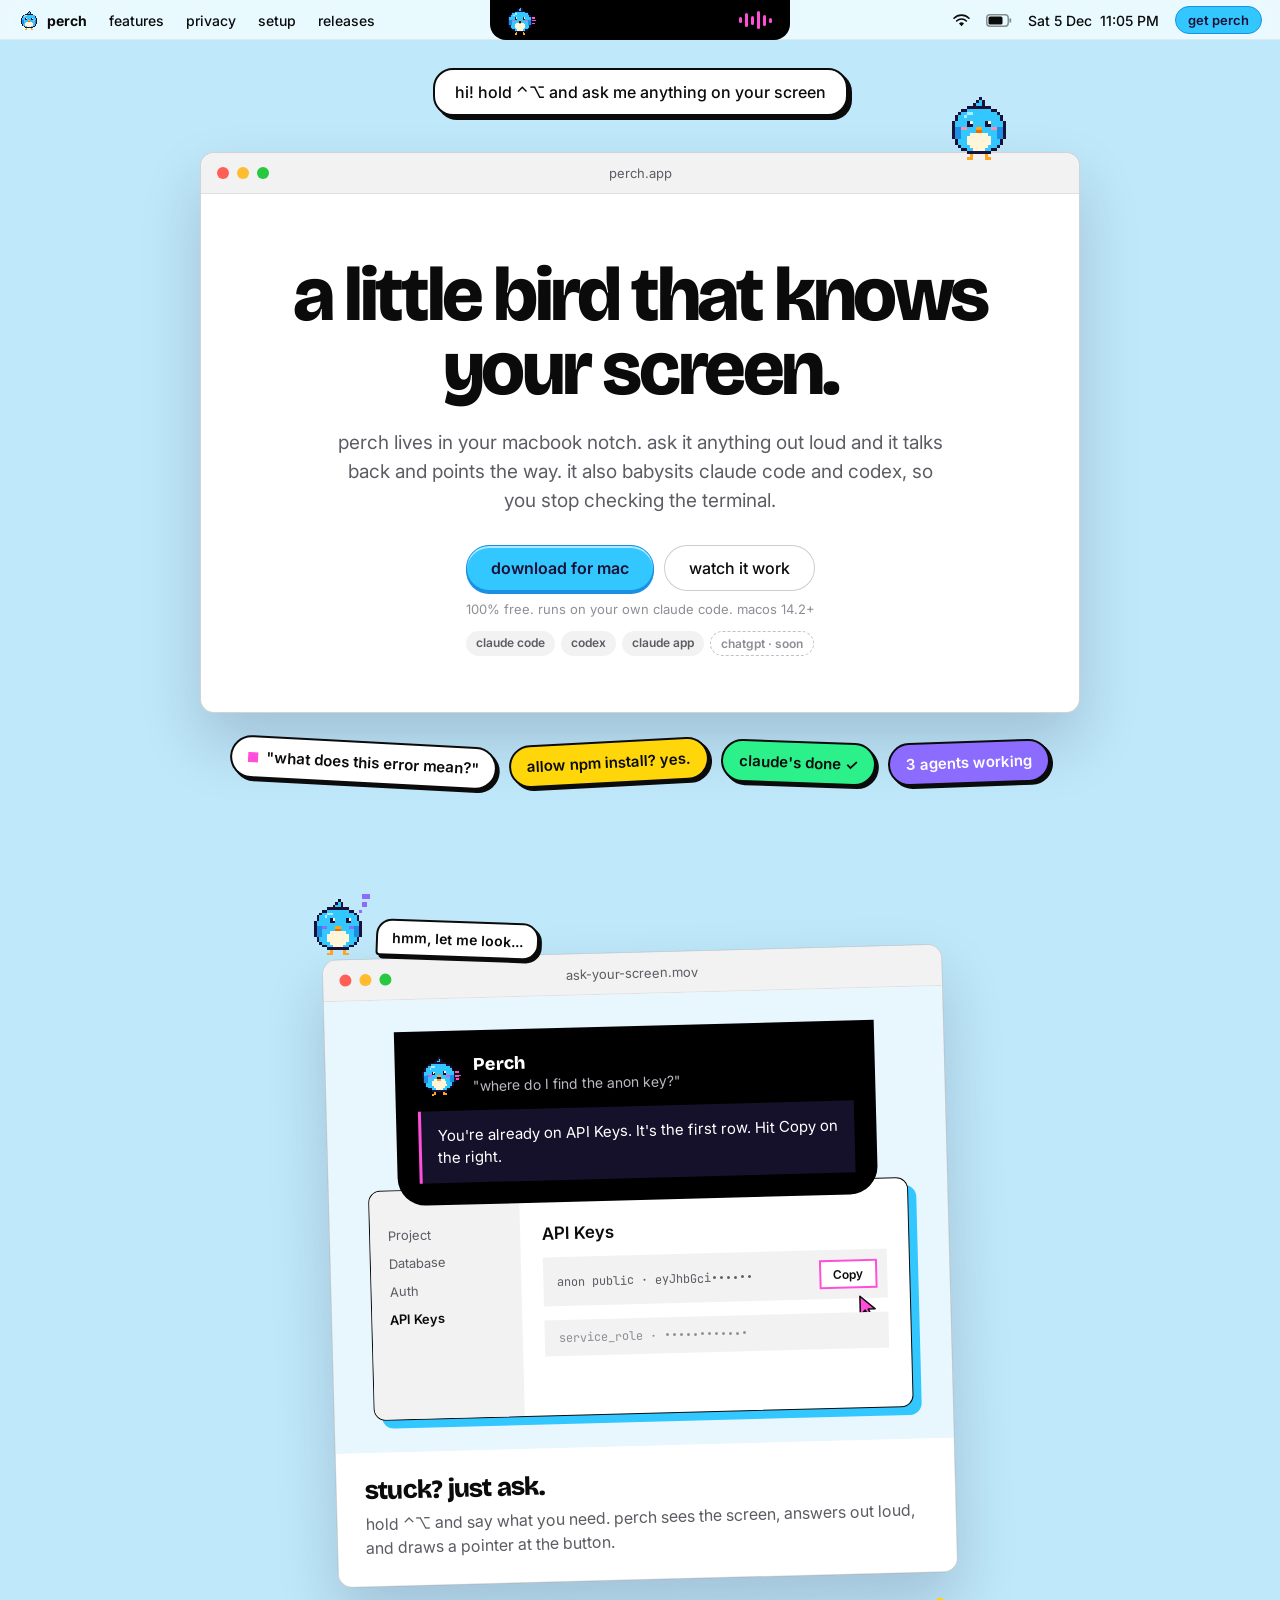
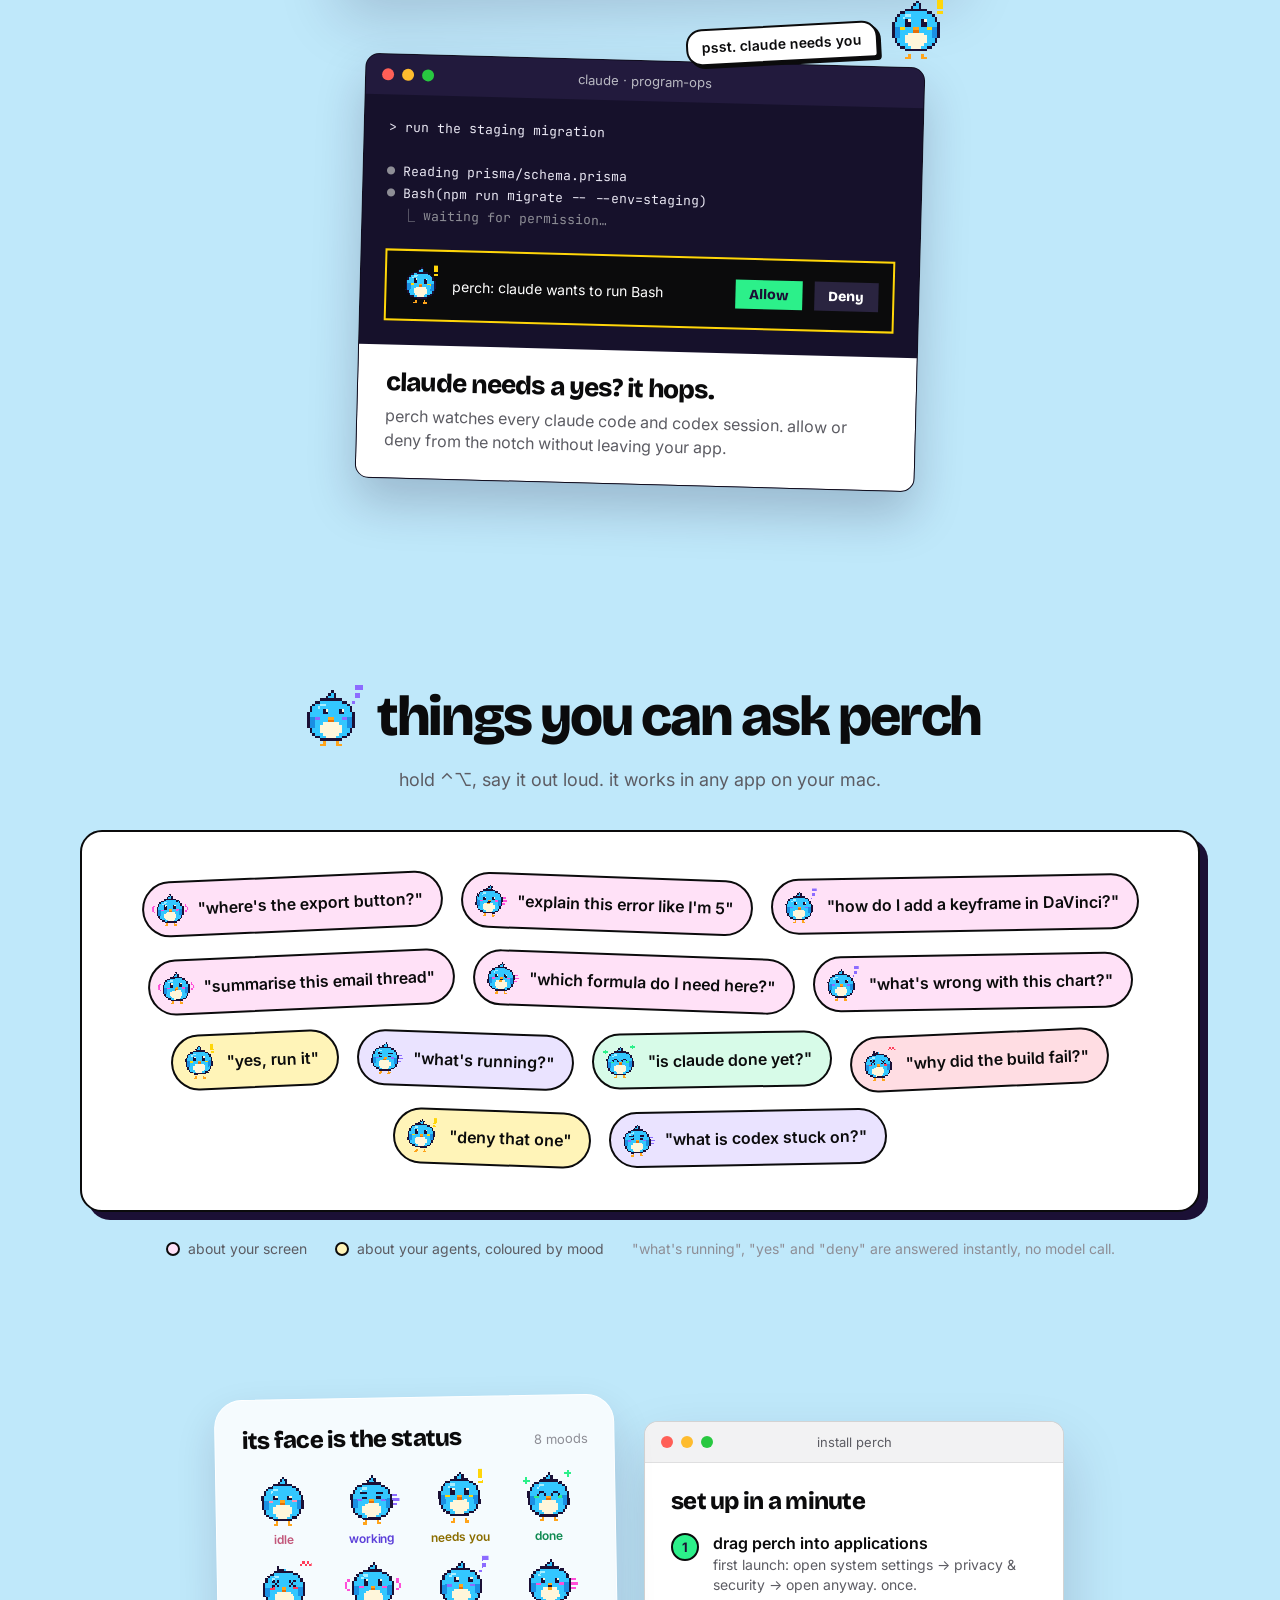
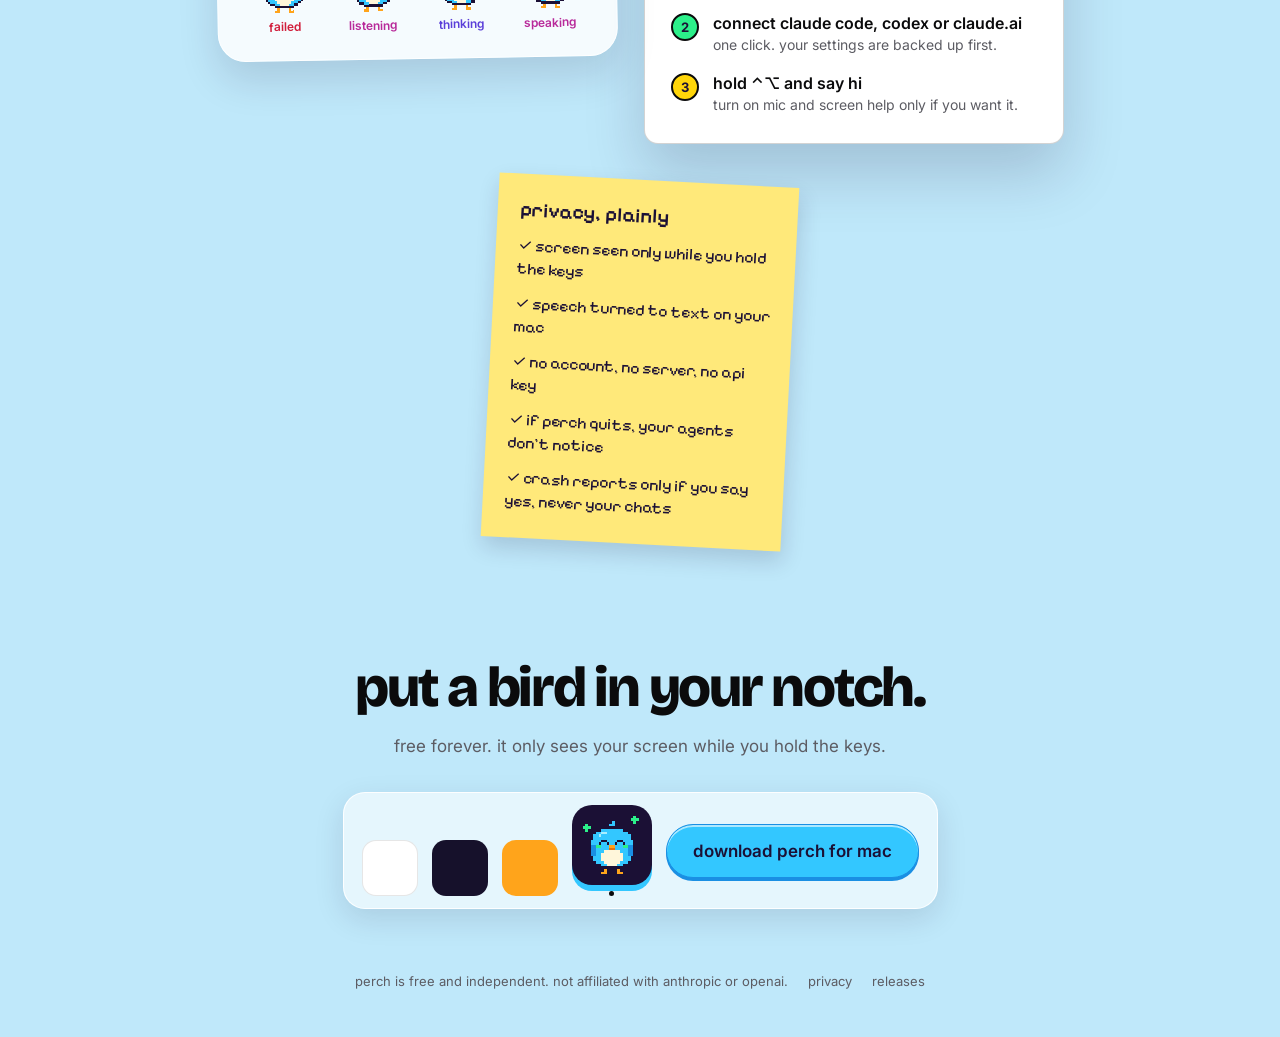
==== index.html @ a09ea8f7 "Perch site 2026-10-15 Co-Authored-By: Claude Opus 5.5 <noreply@anthropic.com> Claude-Session: https:" ====
<!doctype html>
<html lang="en">
<head>
<meta charset="utf-8">
<meta name="viewport" content="width=device-width, initial-scale=1">
<title>Perch · a little bird that knows your screen</title>
<meta name="description" content="Perch is a free pixel bird in your MacBook notch. Hold ⌃⌥ and ask anything on your screen. It also watches Claude Code and Codex and lets you approve requests from the notch.">
<meta property="og:title" content="Perch · a little bird that knows your screen">
<meta property="og:description" content="A free pixel bird in your MacBook notch. Ask it anything on your screen, and let it babysit Claude Code and Codex.">
<meta property="og:image" content="https://agentperch.in/assets/og.png">
<meta property="og:url" content="https://agentperch.in/">
<meta name="twitter:card" content="summary_large_image">
<meta name="theme-color" content="#BFE8FA">
<link rel="icon" type="image/png" href="assets/favicon.png">
<link rel="apple-touch-icon" href="assets/app-icon.png">
<link rel="preconnect" href="https://fonts.googleapis.com">
<link rel="preconnect" href="https://fonts.gstatic.com" crossorigin>
<link href="https://fonts.googleapis.com/css2?family=Bricolage+Grotesque:opsz,wght@12..96,800&family=Inter:wght@400;500;600;700&family=JetBrains+Mono:wght@400&family=Pixelify+Sans:wght@400;600&display=swap" rel="stylesheet">
<style>
:root{
  --desk:#BFE8FA; --paper:#FFFFFF; --fog:#F2F2F3; --ink:#0B0B0C; --graphite:#5C5C63; --smoke:#8E8E96;
  --deep:#1B1035; --night:#16112B; --night-2:#221A3D; --line:#2A2440;
  --sky:#33C7FF; --sky-shade:#1A8FE3; --lemon:#FFD60A; --lime:#2CF08A; --hot:#FF3D5A;
  --violet:#8C6BFF; --magenta:#FF4FD8; --tangerine:#FFA41B; --sticky:#FFE97A;
  --display:"Bricolage Grotesque",system-ui,sans-serif; --sans:Inter,system-ui,-apple-system,sans-serif;
  --mono:"JetBrains Mono",ui-monospace,monospace; --pixel:"Pixelify Sans",var(--sans);
}
*{box-sizing:border-box;margin:0;padding:0}
html{scroll-behavior:smooth}
body{background:var(--desk);color:var(--ink);font-family:var(--sans);-webkit-font-smoothing:antialiased;overflow-x:hidden}
a{color:inherit;text-decoration:none}
img.px{image-rendering:pixelated;image-rendering:crisp-edges;display:block}
.wrap{max-width:1440px;margin:0 auto;position:relative}

/* ---------- menu bar ---------- */
.menubar{position:sticky;top:0;z-index:50;height:40px;display:flex;justify-content:space-between;align-items:flex-start;padding:0 18px;background:rgba(255,255,255,.72);backdrop-filter:saturate(1.6) blur(14px);-webkit-backdrop-filter:saturate(1.6) blur(14px);border-bottom:1px solid rgba(11,11,12,.06)}
.menus,.status{display:flex;align-items:center;gap:22px;height:40px;flex:1;font-size:14px;font-weight:500}
.status{justify-content:flex-end;gap:16px}
.menus .app{display:flex;align-items:center;gap:7px;font-weight:700}
.menus a:hover{color:var(--sky-shade)}
.notch{flex:0 0 300px;height:40px;background:#000;border-radius:0 0 16px 16px;display:flex;align-items:center;justify-content:space-between;padding:0 18px 0 14px}
.wave{display:flex;gap:3px;align-items:center;height:20px}
.wave i{width:3px;border-radius:2px;background:var(--magenta);display:block;height:var(--h)}
.pill-btn{white-space:nowrap;display:inline-flex;align-items:center;padding:5px 12px;background:var(--sky);border:1px solid var(--sky-shade);border-radius:999px;font-weight:600;font-size:13px;color:var(--deep)}

/* ---------- hero ---------- */
.hero{position:relative;display:flex;flex-direction:column;align-items:center;padding:28px 80px 80px}
.bubble{background:#fff;border:2px solid var(--ink);border-radius:20px;box-shadow:4px 4px 0 var(--ink);padding:12px 20px;font-weight:500;font-size:16px}
.window{background:#fff;border:1px solid rgba(11,11,12,.18);border-radius:14px;box-shadow:0 30px 60px rgba(27,16,53,.18);overflow:hidden}
.titlebar{display:flex;align-items:center;gap:8px;padding:12px 16px;background:var(--fog);border-bottom:1px solid rgba(11,11,12,.08);font-size:13px;color:var(--graphite)}
.titlebar .t{flex:1;text-align:center}
.titlebar .sp{width:52px}
.dot{width:12px;height:12px;border-radius:50%;flex:none}
.dot.r{background:#FF5F57}.dot.y{background:#FEBC2E}.dot.g{background:#28C840}
.hero-win{width:880px;max-width:100%;margin-top:36px;position:relative;overflow:visible}
.hero-win .titlebar{border-radius:14px 14px 0 0}
.hero-body{display:flex;flex-direction:column;align-items:center;gap:22px;padding:64px 64px 56px;text-align:center}
h1{font-family:var(--display);font-weight:800;font-size:76px;line-height:74px;letter-spacing:-.045em}
.lede{font-size:19px;line-height:29px;color:var(--graphite);max-width:620px}
.ctas{display:flex;flex-direction:column;align-items:center;gap:10px;padding-top:8px}
.ctas .row{display:flex;gap:10px;flex-wrap:wrap;justify-content:center}
.btn{display:inline-flex;align-items:center;gap:8px;padding:12px 24px;border-radius:999px;font-weight:600;font-size:16px;transition:transform .15s ease,box-shadow .15s ease}
.btn.primary{background:var(--sky);border:1.5px solid var(--sky-shade);color:var(--deep);box-shadow:inset 0 2px 0 rgba(255,255,255,.6),0 3px 0 var(--sky-shade)}
.btn.primary:hover{transform:translateY(-1px);box-shadow:inset 0 2px 0 rgba(255,255,255,.6),0 5px 0 var(--sky-shade)}
.btn.ghost{background:#fff;border:1.5px solid rgba(11,11,12,.2);font-weight:500}
.btn.ghost:hover{border-color:var(--ink)}
.fine{font-size:13px;color:var(--smoke)}
.works{display:flex;flex-wrap:wrap;justify-content:center;gap:6px;margin-top:4px}
.works span{font-size:12px;font-weight:600;padding:4px 10px;border-radius:999px;background:var(--fog);color:var(--graphite)}
.works span.soon{background:transparent;border:1px dashed rgba(11,11,12,.25);color:var(--smoke)}

.perched{position:absolute;top:-62px;right:64px}
.sticky-note{position:absolute;left:120px;top:250px;width:180px;padding:16px;background:var(--sticky);box-shadow:2px 6px 14px rgba(27,16,53,.15);transform:rotate(-6deg);font-family:var(--pixel);font-size:15px;line-height:20px;color:var(--deep)}
.sticky-note .ok{color:var(--hot);margin-top:6px}
.desk-icon{position:absolute;right:110px;top:220px;display:flex;flex-direction:column;align-items:center;gap:6px}
.desk-icon b{padding:2px 8px;background:var(--sky-shade);border-radius:4px;font-size:12px;font-weight:400;color:#fff}

.sticker{display:inline-flex;align-items:center;gap:8px;padding:10px 16px;border:2px solid var(--ink);border-radius:999px;box-shadow:3px 3px 0 var(--ink);font-weight:600;font-size:15px;white-space:nowrap;transition:transform .2s ease}
.sticker:hover{transform:rotate(0deg) scale(1.04)!important}
.sq{width:10px;height:10px;flex:none;background:var(--magenta)}
.floaters .sticker{position:absolute}
.s1{left:70px;top:470px;background:#fff;transform:rotate(4deg)}
.s2{left:130px;top:580px;background:var(--lemon);color:var(--deep);font-weight:700;transform:rotate(-5deg)}
.s3{right:96px;top:400px;background:#fff;transform:rotate(-4deg)}
.s4{right:110px;top:500px;background:var(--lime);color:var(--deep);font-weight:700;transform:rotate(6deg)}
.s5{right:76px;top:600px;background:var(--violet);color:#fff;font-weight:700;transform:rotate(-3deg)}

/* ---------- feature windows ---------- */
.features{position:relative;display:flex;justify-content:center;align-items:flex-start;gap:40px;padding:88px 80px 80px;scroll-margin-top:60px}
.feat-cap{padding:22px 28px 26px;background:#fff}
.feat-cap h3{font-family:var(--display);font-weight:800;font-size:26px;letter-spacing:-.03em}
.feat-cap p{font-size:16px;line-height:24px;color:var(--graphite);margin-top:6px}
.ask-win{width:620px;transform:rotate(-1.5deg);flex:none}
.ask-stage{background:#E8F6FD;padding:32px;display:flex;flex-direction:column;align-items:center}
.voice{width:100%;max-width:480px;background:#000;border-radius:0 0 28px 28px;padding:22px;display:flex;flex-direction:column;gap:14px;position:relative;z-index:2}
.voice-head{display:flex;align-items:center;gap:12px}
.voice-head strong{font-family:var(--display);font-weight:800;font-size:18px;color:#fff;display:block}
.voice-head em{font-style:normal;font-size:14px;color:#B9B9C2}
.answer{background:var(--night);border-left:3px solid var(--magenta);padding:14px 16px;color:#fff;font-size:15px;line-height:22px}
.app-mock{width:100%;max-width:540px;margin-top:-16px;display:flex;background:#fff;border:1.5px solid var(--ink);border-radius:12px;box-shadow:8px 8px 0 var(--sky);overflow:hidden;position:relative;min-height:230px}
.app-side{width:150px;flex:none;padding:36px 18px 18px;background:var(--fog);display:flex;flex-direction:column;gap:12px;font-size:13px;color:var(--graphite)}
.app-side b{color:var(--ink);font-weight:600}
.app-main{flex:1;padding:36px 22px 18px;display:flex;flex-direction:column;gap:14px;min-width:0}
.app-main h4{font-weight:600;font-size:17px}
.keyrow{display:flex;align-items:center;justify-content:space-between;gap:8px;padding:10px 10px 10px 14px;background:var(--fog);font-family:var(--mono);font-size:12px;color:var(--graphite);position:relative}
.keyrow.dim{color:var(--smoke)}
.copy{padding:5px 12px;background:#fff;border:2px solid var(--magenta);font-family:var(--sans);font-size:12px;font-weight:600;color:var(--ink);flex:none}
.pointer{position:absolute;right:8px;bottom:-22px;animation:point 2.4s ease-in-out infinite}

.agents-win{width:560px;flex:none;transform:rotate(1.5deg);background:var(--night);border-color:rgba(11,11,12,.4);box-shadow:0 24px 48px rgba(27,16,53,.22)}
.agents-win .titlebar{background:var(--night-2);color:#B9B9C2;border-bottom:none}
.term{padding:22px 24px;font-family:var(--mono);font-size:13px;line-height:22px;color:#E8E6F2;white-space:pre-wrap}
.term .muted{color:#8E8E96}
.approve{margin:0 24px 24px;display:flex;align-items:center;gap:12px;padding:14px;background:#0B0B0C;border:2px solid var(--lemon)}
.approve span{flex:1;color:#fff;font-size:14px;min-width:0}
.chip{padding:6px 14px;font-family:var(--display);font-weight:800;font-size:14px;flex:none;cursor:pointer;border:none}
.chip.allow{background:var(--lime);color:var(--deep)}
.chip.deny{background:var(--line);color:#fff}

.feat{position:relative;display:flex;flex-direction:column}
.feat-agents{margin-top:60px}
.peek{position:absolute;display:flex;align-items:flex-end;gap:6px;z-index:3}
.peek .say{padding:8px 14px;background:#fff;border:2px solid var(--ink);box-shadow:3px 3px 0 var(--ink);font-size:14px;font-weight:600}
.peek.left{left:-24px;top:-58px}
.peek.left .say{border-radius:16px 16px 16px 4px;transform:rotate(2deg)}
.peek.right{right:-28px;top:-62px}
.peek.right .say{border-radius:16px 16px 4px 16px;transform:rotate(-3deg)}

/* ---------- sticker wall ---------- */
.wall{display:flex;flex-direction:column;align-items:center;gap:20px;padding:120px 80px 40px;scroll-margin-top:40px}
.sec-title{display:flex;align-items:center;gap:14px;font-family:var(--display);font-weight:800;font-size:56px;line-height:56px;letter-spacing:-.04em;text-align:center}
.sec-sub{font-size:18px;color:var(--graphite);text-align:center}
.board{margin-top:20px;width:1180px;max-width:100%;display:flex;flex-wrap:wrap;justify-content:center;align-items:center;gap:22px 18px;padding:44px 40px;background:#fff;border:2px solid var(--ink);border-radius:22px;box-shadow:8px 8px 0 var(--deep)}
.board .sticker{padding:8px 18px 8px 8px;gap:10px;box-shadow:none;font-size:16px}
.board .sticker:nth-child(3n+1){transform:rotate(-2.5deg)}
.board .sticker:nth-child(3n+2){transform:rotate(2deg)}
.board .sticker:nth-child(3n){transform:rotate(-1deg)}
.c-screen{background:#FFE1F7}.c-need{background:#FFF4B8}.c-work{background:#EAE3FF}.c-done{background:#D7FBE8}.c-fail{background:#FFDDE3}
.legend{text-align:center;display:flex;flex-wrap:wrap;justify-content:center;align-items:center;gap:10px 28px;padding-top:8px;font-size:14px;color:var(--graphite)}
.legend .k{display:flex;align-items:center;gap:8px}
.legend .k i{width:14px;height:14px;border-radius:50%;border:2px solid var(--ink)}
.legend .note{color:var(--smoke)}

/* ---------- widgets ---------- */
.widgets{display:flex;justify-content:center;align-items:flex-start;gap:28px;padding:100px 80px 20px;scroll-margin-top:40px}
.moods{width:400px;flex:none;padding:26px;background:rgba(255,255,255,.85);border:1px solid #fff;border-radius:28px;box-shadow:0 18px 40px rgba(27,16,53,.14);transform:rotate(-1deg)}
.moods .hd{display:flex;justify-content:space-between;align-items:baseline}
.moods h3,.install h3{font-family:var(--display);font-weight:800;font-size:24px;letter-spacing:-.03em}
.moods .hd small{font-size:13px;color:var(--smoke)}
.mood-grid{display:grid;grid-template-columns:repeat(4,1fr);gap:12px 8px;margin-top:18px}
.mood{display:flex;flex-direction:column;align-items:center;gap:4px;font-size:12px;font-weight:600}
.mood img{transition:transform .2s ease}
.mood:hover img{transform:translateY(-4px)}
.install{width:420px;flex:none;margin-top:24px}
.steps{display:flex;flex-direction:column;gap:18px;padding:24px 26px 28px}
.step{display:flex;gap:14px;align-items:flex-start}
.step .n{width:28px;height:28px;flex:none;border-radius:50%;border:2px solid var(--ink);display:flex;align-items:center;justify-content:center;font-weight:700;font-size:13px;color:var(--deep);background:var(--lime)}
.step .n.y{background:var(--lemon)}
.step b{display:block;font-weight:600;font-size:16px}
.step p{font-size:14px;line-height:20px;color:var(--graphite);margin-top:2px}
.privacy{width:300px;flex:none;margin-top:8px;padding:24px 22px 26px;background:var(--sticky);box-shadow:2px 10px 22px rgba(27,16,53,.16);transform:rotate(3deg);font-family:var(--pixel);color:var(--deep);display:flex;flex-direction:column;gap:12px;scroll-margin-top:60px}
.privacy h3{font-weight:600;font-size:20px}
.privacy p{font-size:16px;line-height:23px}

/* ---------- dock ---------- */
.dock-area{display:flex;flex-direction:column;align-items:center;gap:20px;padding:96px 80px 40px;text-align:center}
.dock-area h2{font-family:var(--display);font-weight:800;font-size:56px;line-height:56px;letter-spacing:-.04em}
.dock-area > p{font-size:17px;color:var(--graphite)}
.dock{margin-top:16px;display:flex;align-items:flex-end;gap:14px;padding:12px 18px;background:rgba(255,255,255,.6);border:1px solid rgba(255,255,255,.9);border-radius:22px;box-shadow:0 10px 30px rgba(27,16,53,.12)}
.tile{width:56px;height:56px;border-radius:14px;flex:none}
.tile.w{background:#fff;border:1px solid rgba(11,11,12,.1)}.tile.d{background:var(--night)}.tile.o{background:var(--tangerine)}
.perch-tile{display:flex;flex-direction:column;align-items:center;gap:6px;flex:none}
.perch-tile .ic{width:80px;height:80px;border-radius:20px;background:var(--deep);box-shadow:0 6px 0 var(--sky);display:flex;align-items:center;justify-content:center;transition:transform .2s ease}
.dock:hover .perch-tile .ic{transform:translateY(-8px)}
.perch-tile i{width:5px;height:5px;border-radius:50%;background:var(--ink)}
.dock .btn{align-self:center;padding:16px 26px;font-size:17px}
footer{text-align:center;display:flex;flex-wrap:wrap;justify-content:center;gap:8px 20px;padding:24px 16px 48px;font-size:13px;color:var(--graphite)}
footer a:hover{color:var(--ink)}

/* ---------- motion ---------- */
@media (prefers-reduced-motion:no-preference){
  .wave i{animation:wave 1.1s ease-in-out infinite;animation-delay:calc(var(--d) * -1s)}
  .bob{animation:bob 2.6s ease-in-out infinite}
  .hop{animation:hop 1.4s ease-in-out infinite}
}
@keyframes wave{0%,100%{transform:scaleY(.45)}50%{transform:scaleY(1)}}
@keyframes bob{0%,100%{transform:translateY(0)}50%{transform:translateY(-4px)}}
@keyframes hop{0%,60%,100%{transform:translateY(0)}30%{transform:translateY(-10px)}}
@keyframes point{0%,100%{transform:translate(0,0)}50%{transform:translate(-4px,-4px)}}

/* ---------- responsive ---------- */
@media (max-width:1280px){
  .floaters,.sticky-note,.desk-icon{display:none}
  .mobile-stickers{display:flex!important}
  .features{flex-direction:column;align-items:center;gap:56px}
  .feat-agents{margin-top:24px}
  .widgets{flex-wrap:wrap}
}
.mobile-stickers{display:none;flex-wrap:wrap;justify-content:center;gap:12px;margin-top:28px;max-width:880px}
@media (max-width:520px){
  .menus a:not(.app){display:none}
  .notch{flex-basis:120px!important}
}
@media (max-width:860px){
  .menus a.hide-s,.status .clock,.status svg{display:none}
  .notch{flex-basis:150px;padding:0 12px 0 10px}
  .menubar{padding:0 12px}
  .hero{padding:20px 16px 56px}
  .hero-win{margin-top:56px}
  .approve{flex-wrap:wrap}
  .approve span{flex:1 1 calc(100% - 56px)}
  .board .sticker{transform:none!important}
  .bubble{font-size:14px;padding:10px 14px;text-align:center}
  .hero-body{padding:40px 20px 36px}
  h1{font-size:44px;line-height:44px}
  .lede{font-size:17px;line-height:26px}
  .perched{right:20px;top:-50px}.perched img{width:56px;height:56px}
  .features{padding:72px 16px 56px}
  .feat{width:100%}
  .ask-win,.agents-win{width:100%;transform:none}
  .ask-stage{padding:20px 14px}
  .app-side{display:none}
  .peek{position:static;margin-bottom:-4px;align-self:flex-start}
  .peek.right{align-self:flex-end}
  .peek .say{font-size:13px}
  .wall{padding:80px 16px 24px}
  .sec-title{font-size:36px;line-height:38px;flex-direction:column;gap:6px}
  .board{padding:24px 14px;gap:12px 8px}
  .board .sticker{font-size:14px;white-space:normal}
  .widgets{padding:72px 16px 8px;gap:32px}
  .moods,.install,.privacy{width:100%;max-width:420px;transform:none;margin-top:0}
  .dock-area{padding:72px 16px 32px}
  .dock-area h2{font-size:38px;line-height:40px}
  .dock{flex-wrap:wrap;justify-content:center}
  .tile{display:none}
  .sticker{font-size:14px}
}
</style>
</head>
<body>

<header class="menubar">
  <nav class="menus" aria-label="Main">
    <a class="app" href="#top"><img class="px" src="assets/pet-idle.png" width="22" height="22" alt="">perch</a>
    <a href="#features">features</a>
    <a href="#privacy" class="hide-s">privacy</a>
    <a href="#setup" class="hide-s">setup</a>
    <a href="releases.html" class="hide-s">releases</a>
  </nav>
  <div class="notch" aria-hidden="true">
    <img class="px bob" src="assets/pet-speaking.png" width="32" height="32" alt="">
    <div class="wave"><i style="--h:6px;--d:.1"></i><i style="--h:14px;--d:.5"></i><i style="--h:9px;--d:.3"></i><i style="--h:18px;--d:.8"></i><i style="--h:11px;--d:.2"></i><i style="--h:5px;--d:.6"></i></div>
  </div>
  <div class="status">
    <svg width="17" height="13" viewBox="0 0 17 13" aria-hidden="true"><path d="M8.5 12.2 L11 9.4 A3.6 3.6 0 0 0 6 9.4 Z" fill="#0B0B0C"/><path d="M3.6 7 A7 7 0 0 1 13.4 7" stroke="#0B0B0C" stroke-width="1.6" fill="none" stroke-linecap="round"/><path d="M1 4.2 A10.6 10.6 0 0 1 16 4.2" stroke="#0B0B0C" stroke-width="1.6" fill="none" stroke-linecap="round"/></svg>
    <svg width="26" height="13" viewBox="0 0 26 13" aria-hidden="true"><rect x=".75" y=".75" width="21.5" height="11.5" rx="3.2" stroke="#0B0B0C" stroke-opacity=".45" stroke-width="1.5" fill="none"/><rect x="2.5" y="2.5" width="14" height="8" rx="1.6" fill="#0B0B0C"/><rect x="23.4" y="4.3" width="1.8" height="4.4" rx=".9" fill="#0B0B0C" fill-opacity=".45"/></svg>
    <span class="clock" id="clock">Thu 15 Oct&nbsp; 2:10 PM</span>
    <a class="pill-btn" href="Perch.dmg" download>get perch</a>
  </div>
</header>

<main class="wrap" id="top">

  <!-- hero -->
  <section class="hero">
    <div class="bubble">hi! hold ⌃⌥ and ask me anything on your screen</div>

    <div class="window hero-win">
      <div class="perched"><img class="px bob" src="assets/pet-idle.png" width="72" height="72" alt="Perch, a small pixel bird"></div>
      <div class="titlebar"><i class="dot r"></i><i class="dot y"></i><i class="dot g"></i><span class="t">perch.app</span><span class="sp"></span></div>
      <div class="hero-body">
        <h1>a little bird that knows your screen.</h1>
        <p class="lede">perch lives in your macbook notch. ask it anything out loud and it talks back and points the way. it also babysits claude code and codex, so you stop checking the terminal.</p>
        <div class="ctas">
          <div class="row">
            <a class="btn primary" href="Perch.dmg" download>download for mac</a>
            <a class="btn ghost" href="#features">watch it work</a>
          </div>
          <p class="fine">100% free. runs on your own claude code. macos 14.2+</p>
          <div class="works" aria-label="Works with"><span>claude code</span><span>codex</span><span>claude app</span><span class="soon">chatgpt · soon</span></div>
        </div>
      </div>
    </div>

    <div class="sticky-note">todo: stop alt-tabbing to see if claude is done<div class="ok">✓ done</div></div>
    <a class="desk-icon" href="Perch.dmg" download><img class="px" src="assets/pet-idle.png" width="72" height="72" alt=""><b>Perch.dmg</b></a>

    <div class="floaters" aria-hidden="true">
      <span class="sticker s1"><i class="sq"></i>"what does this error mean?"</span>
      <span class="sticker s2">allow npm install? yes.</span>
      <span class="sticker s3"><i class="sq"></i>"where's export?"</span>
      <span class="sticker s4">claude's done ✓</span>
      <span class="sticker s5">3 agents working</span>
    </div>
    <div class="mobile-stickers" aria-hidden="true">
      <span class="sticker" style="background:#fff;transform:rotate(3deg)"><i class="sq"></i>"what does this error mean?"</span>
      <span class="sticker" style="background:var(--lemon);transform:rotate(-3deg)">allow npm install? yes.</span>
      <span class="sticker" style="background:var(--lime);transform:rotate(2deg)">claude's done ✓</span>
      <span class="sticker" style="background:var(--violet);color:#fff;transform:rotate(-2deg)">3 agents working</span>
    </div>
  </section>

  <!-- feature windows -->
  <section class="features" id="features">
    <div class="feat feat-ask">
    <div class="peek left"><img class="px bob" src="assets/pet-thinking.png" width="64" height="64" alt=""><div class="say">hmm, let me look...</div></div>
    <article class="window ask-win">
      <div class="titlebar"><i class="dot r"></i><i class="dot y"></i><i class="dot g"></i><span class="t">ask-your-screen.mov</span><span class="sp"></span></div>
      <div class="ask-stage">
        <div class="voice">
          <div class="voice-head"><img class="px" src="assets/pet-speaking.png" width="44" height="44" alt=""><div><strong>Perch</strong><em>"where do I find the anon key?"</em></div></div>
          <div class="answer">You're already on API Keys. It's the first row. Hit Copy on the right.</div>
        </div>
        <div class="app-mock">
          <div class="app-side"><span>Project</span><span>Database</span><span>Auth</span><b>API Keys</b></div>
          <div class="app-main">
            <h4>API Keys</h4>
            <div class="keyrow"><span>anon public · eyJhbGci••••••</span><span class="copy">Copy</span>
              <svg class="pointer" width="22" height="26" viewBox="0 0 22 26" aria-hidden="true"><path d="M2 2 L2 21 L7 16 L11 24 L14 22.5 L10 15 L17 15 Z" fill="#FF4FD8" stroke="#0B0B0C" stroke-width="1.5" stroke-linejoin="round"/></svg>
            </div>
            <div class="keyrow dim"><span>service_role · ••••••••••••</span></div>
          </div>
        </div>
      </div>
      <div class="feat-cap"><h3>stuck? just ask.</h3><p>hold ⌃⌥ and say what you need. perch sees the screen, answers out loud, and draws a pointer at the button.</p></div>
    </article>
    </div>

    <div class="feat feat-agents">
    <div class="peek right"><div class="say">psst. claude needs you</div><img class="px hop" src="assets/pet-needsYou.png" width="64" height="64" alt=""></div>

    <article class="window agents-win">
      <div class="titlebar"><i class="dot r"></i><i class="dot y"></i><i class="dot g"></i><span class="t">claude · program-ops</span><span class="sp"></span></div>
      <div class="term">&gt; run the staging migration

<span class="muted">●</span> Reading prisma/schema.prisma
<span class="muted">●</span> Bash(npm run migrate -- --env=staging)
  <span class="muted">⎿ waiting for permission…</span></div>
      <div class="approve" id="approve">
        <img class="px" src="assets/pet-needsYou.png" width="40" height="40" alt="" id="approve-pet">
        <span id="approve-text">perch: claude wants to run Bash</span>
        <button class="chip allow" type="button" data-act="allow">Allow</button>
        <button class="chip deny" type="button" data-act="deny">Deny</button>
      </div>
      <div class="feat-cap"><h3>claude needs a yes? it hops.</h3><p>perch watches every claude code and codex session. allow or deny from the notch without leaving your app.</p></div>
    </article>
    </div>
  </section>

  <!-- sticker wall -->
  <section class="wall" id="ask">
    <h2 class="sec-title"><img class="px" src="assets/pet-thinking.png" width="64" height="64" alt="">things you can ask perch</h2>
    <p class="sec-sub">hold ⌃⌥, say it out loud. it works in any app on your mac.</p>
    <div class="board">
      <span class="sticker c-screen"><img class="px" src="assets/pet-listening.png" width="36" height="36" alt="">"where's the export button?"</span>
      <span class="sticker c-screen"><img class="px" src="assets/pet-speaking.png" width="36" height="36" alt="">"explain this error like I'm 5"</span>
      <span class="sticker c-screen"><img class="px" src="assets/pet-thinking.png" width="36" height="36" alt="">"how do I add a keyframe in DaVinci?"</span>
      <span class="sticker c-screen"><img class="px" src="assets/pet-listening.png" width="36" height="36" alt="">"summarise this email thread"</span>
      <span class="sticker c-screen"><img class="px" src="assets/pet-speaking.png" width="36" height="36" alt="">"which formula do I need here?"</span>
      <span class="sticker c-screen"><img class="px" src="assets/pet-thinking.png" width="36" height="36" alt="">"what's wrong with this chart?"</span>
      <span class="sticker c-need"><img class="px" src="assets/pet-needsYou.png" width="36" height="36" alt="">"yes, run it"</span>
      <span class="sticker c-work"><img class="px" src="assets/pet-working.png" width="36" height="36" alt="">"what's running?"</span>
      <span class="sticker c-done"><img class="px" src="assets/pet-done.png" width="36" height="36" alt="">"is claude done yet?"</span>
      <span class="sticker c-fail"><img class="px" src="assets/pet-failed.png" width="36" height="36" alt="">"why did the build fail?"</span>
      <span class="sticker c-need"><img class="px" src="assets/pet-needsYou.png" width="36" height="36" alt="">"deny that one"</span>
      <span class="sticker c-work"><img class="px" src="assets/pet-working.png" width="36" height="36" alt="">"what is codex stuck on?"</span>
    </div>
    <div class="legend">
      <span class="k"><i style="background:#FFE1F7"></i>about your screen</span>
      <span class="k"><i style="background:#FFF4B8"></i>about your agents, coloured by mood</span>
      <span class="note">"what's running", "yes" and "deny" are answered instantly, no model call.</span>
    </div>
  </section>

  <!-- widgets -->
  <section class="widgets" id="setup">
    <div class="moods">
      <div class="hd"><h3>its face is the status</h3><small>8 moods</small></div>
      <div class="mood-grid">
        <div class="mood" style="color:#C2577A"><img class="px" src="assets/pet-idle.png" width="56" height="56" alt="">idle</div>
        <div class="mood" style="color:#5B3FD9"><img class="px" src="assets/pet-working.png" width="56" height="56" alt="">working</div>
        <div class="mood" style="color:#8A6D00"><img class="px" src="assets/pet-needsYou.png" width="56" height="56" alt="">needs you</div>
        <div class="mood" style="color:#0F8A52"><img class="px" src="assets/pet-done.png" width="56" height="56" alt="">done</div>
        <div class="mood" style="color:#D11F3C"><img class="px" src="assets/pet-failed.png" width="56" height="56" alt="">failed</div>
        <div class="mood" style="color:#B8299A"><img class="px" src="assets/pet-listening.png" width="56" height="56" alt="">listening</div>
        <div class="mood" style="color:#5B3FD9"><img class="px" src="assets/pet-thinking.png" width="56" height="56" alt="">thinking</div>
        <div class="mood" style="color:#B8299A"><img class="px" src="assets/pet-speaking.png" width="56" height="56" alt="">speaking</div>
      </div>
    </div>

    <div class="window install">
      <div class="titlebar"><i class="dot r"></i><i class="dot y"></i><i class="dot g"></i><span class="t">install perch</span><span class="sp"></span></div>
      <div class="steps">
        <h3>set up in a minute</h3>
        <div class="step"><span class="n">1</span><div><b>drag perch into applications</b><p>first launch: open system settings → privacy &amp; security → open anyway. once.</p></div></div>
        <div class="step"><span class="n">2</span><div><b>connect claude code, codex or claude.ai</b><p>one click. your settings are backed up first.</p></div></div>
        <div class="step"><span class="n y">3</span><div><b>hold ⌃⌥ and say hi</b><p>turn on mic and screen help only if you want it.</p></div></div>
      </div>
    </div>

    <div class="privacy" id="privacy">
      <h3>privacy, plainly</h3>
      <p>✓ screen seen only while you hold the keys</p>
      <p>✓ speech turned to text on your mac</p>
      <p>✓ no account, no server, no api key</p>
      <p>✓ if perch quits, your agents don't notice</p>
      <p>✓ crash reports only if you say yes, never your chats</p>
    </div>
  </section>

  <!-- dock CTA -->
  <section class="dock-area" id="download">
    <h2>put a bird in your notch.</h2>
    <p>free forever. it only sees your screen while you hold the keys.</p>
    <div class="dock">
      <span class="tile w"></span><span class="tile d"></span><span class="tile o"></span>
      <span class="perch-tile"><span class="ic"><img class="px" src="assets/pet-done.png" width="64" height="64" alt=""></span><i></i></span>
      <a class="btn primary" href="Perch.dmg" download>download perch for mac</a>
    </div>
  </section>
</main>

<footer>
  <span>perch is free and independent. not affiliated with anthropic or openai.</span>
  <a href="privacy.html">privacy</a>
  <a href="releases.html">releases</a>
</footer>

<script>
// live clock in the fake menu bar
(function(){
  var el=document.getElementById('clock'); if(!el) return;
  function tick(){
    var d=new Date();
    var day=d.toLocaleDateString('en-GB',{weekday:'short',day:'numeric',month:'short'}).replace(',','');
    var t=d.toLocaleTimeString('en-US',{hour:'numeric',minute:'2-digit'});
    el.textContent=day+'  '+t;
  }
  tick(); setInterval(tick,30000);
})();
// the approval card actually answers
(function(){
  var box=document.getElementById('approve'); if(!box) return;
  var pet=document.getElementById('approve-pet'), txt=document.getElementById('approve-text');
  box.addEventListener('click',function(e){
    var b=e.target.closest('button'); if(!b) return;
    var ok=b.dataset.act==='allow';
    pet.src=ok?'assets/pet-done.png':'assets/pet-idle.png';
    txt.textContent=ok?'allowed. claude is back to work.':'denied. claude will ask another way.';
    box.style.borderColor=ok?'var(--lime)':'var(--line)';
    box.querySelectorAll('button').forEach(function(x){x.style.display='none'});
    setTimeout(function(){
      pet.src='assets/pet-needsYou.png'; txt.textContent='perch: claude wants to run Bash';
      box.style.borderColor=''; box.querySelectorAll('button').forEach(function(x){x.style.display=''});
    },3200);
  });
})();
</script>
</body>
</html>
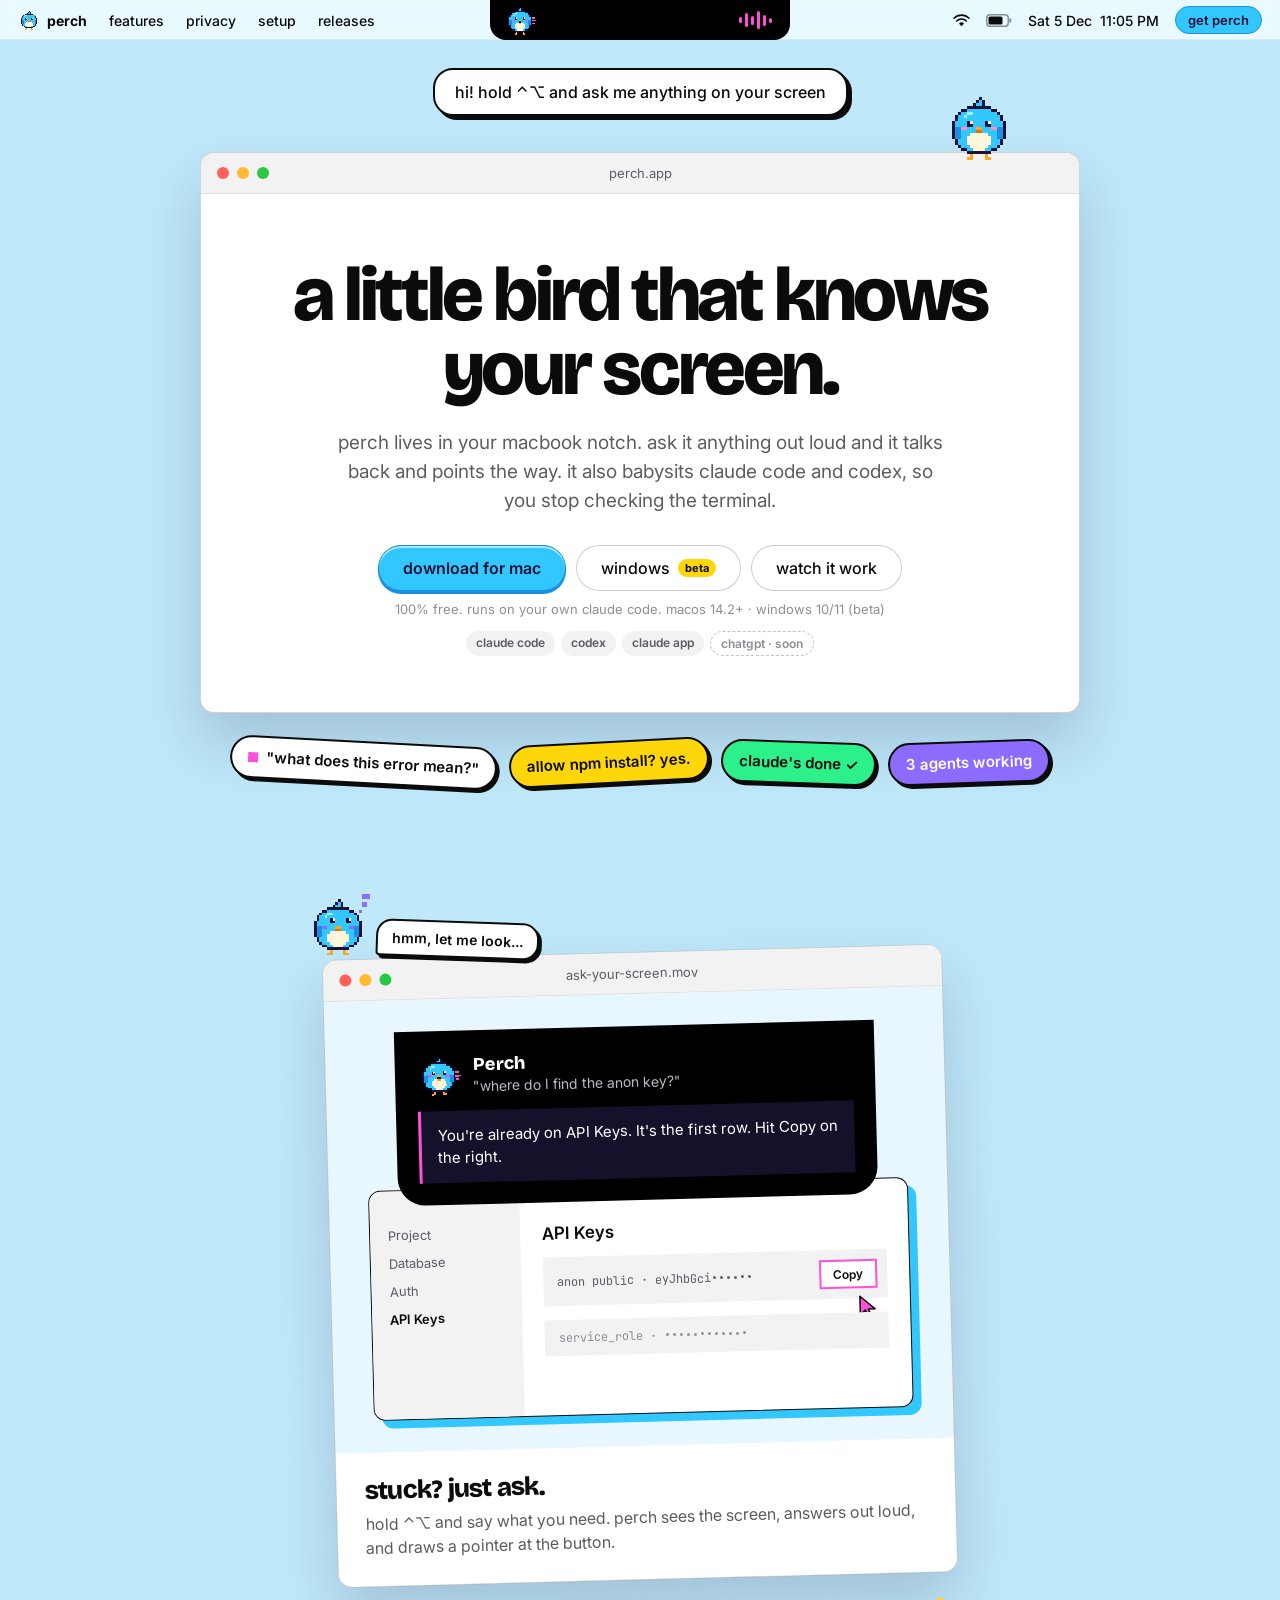
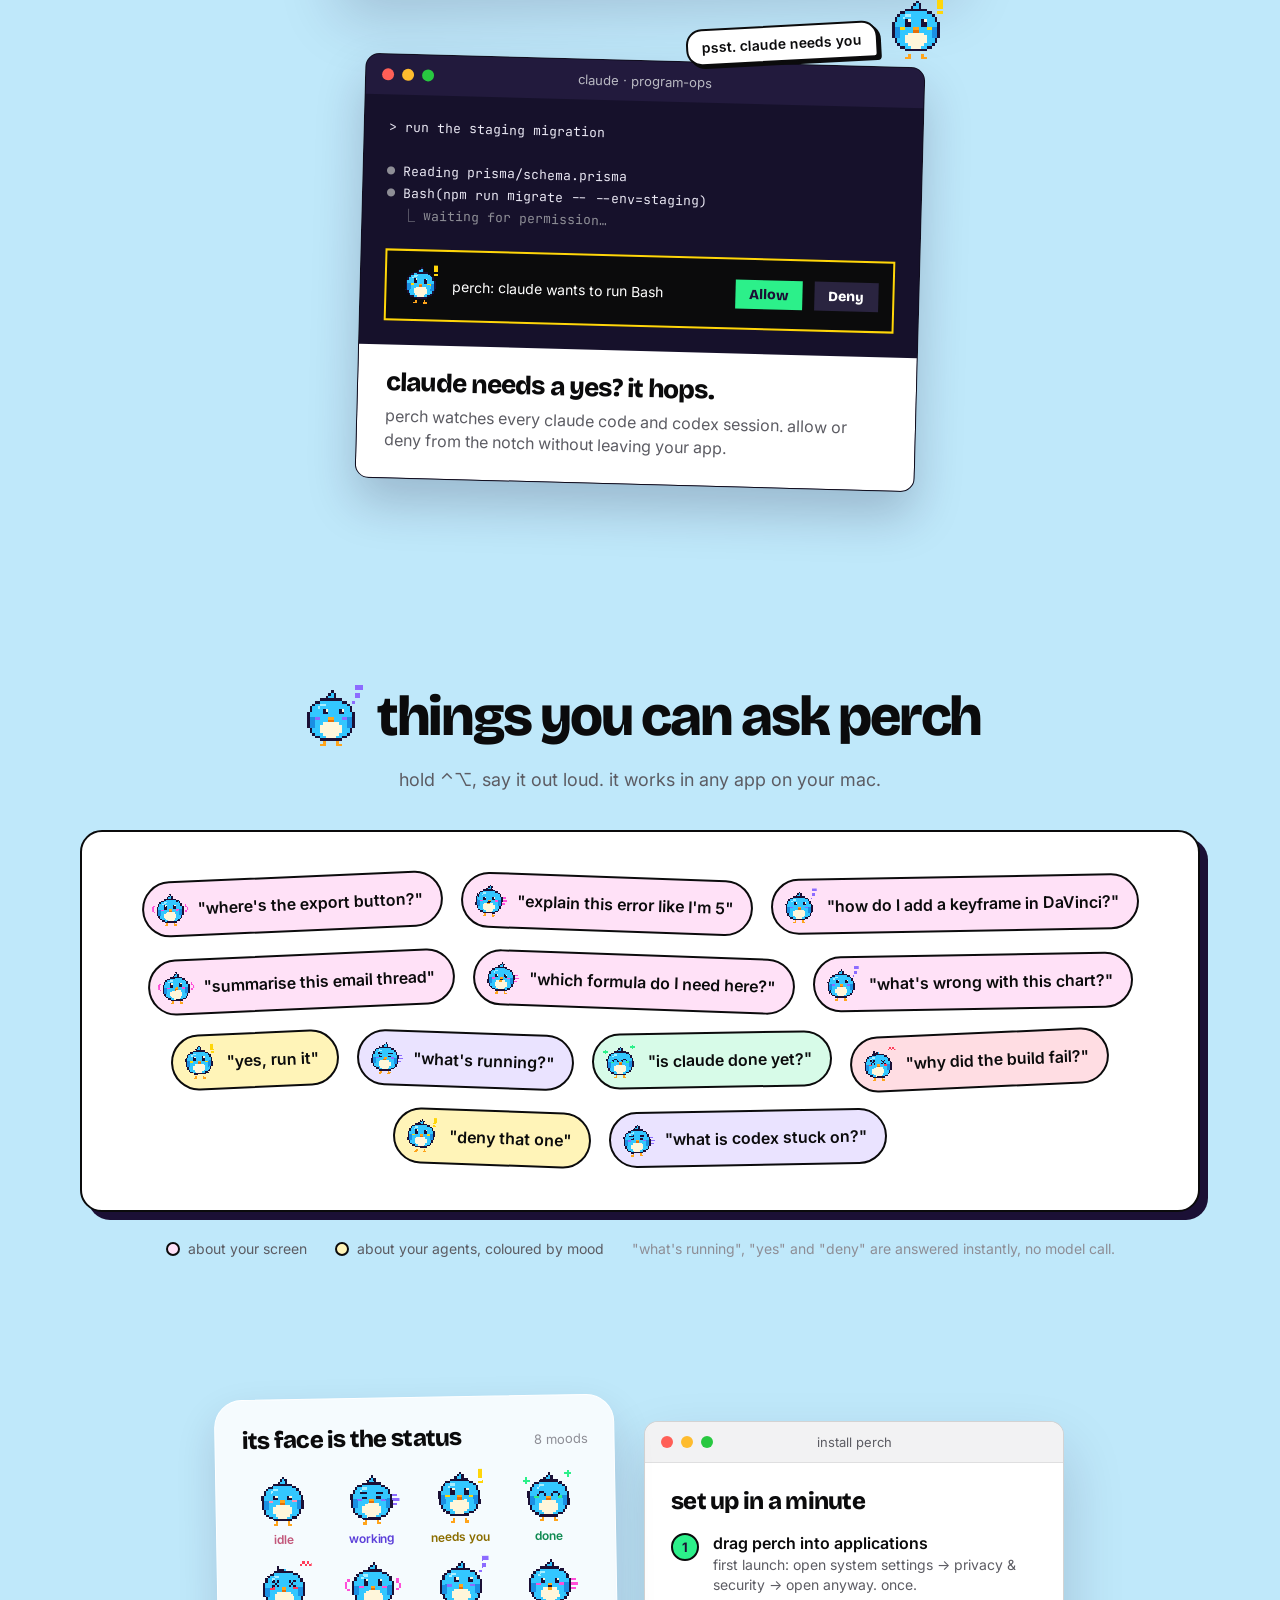
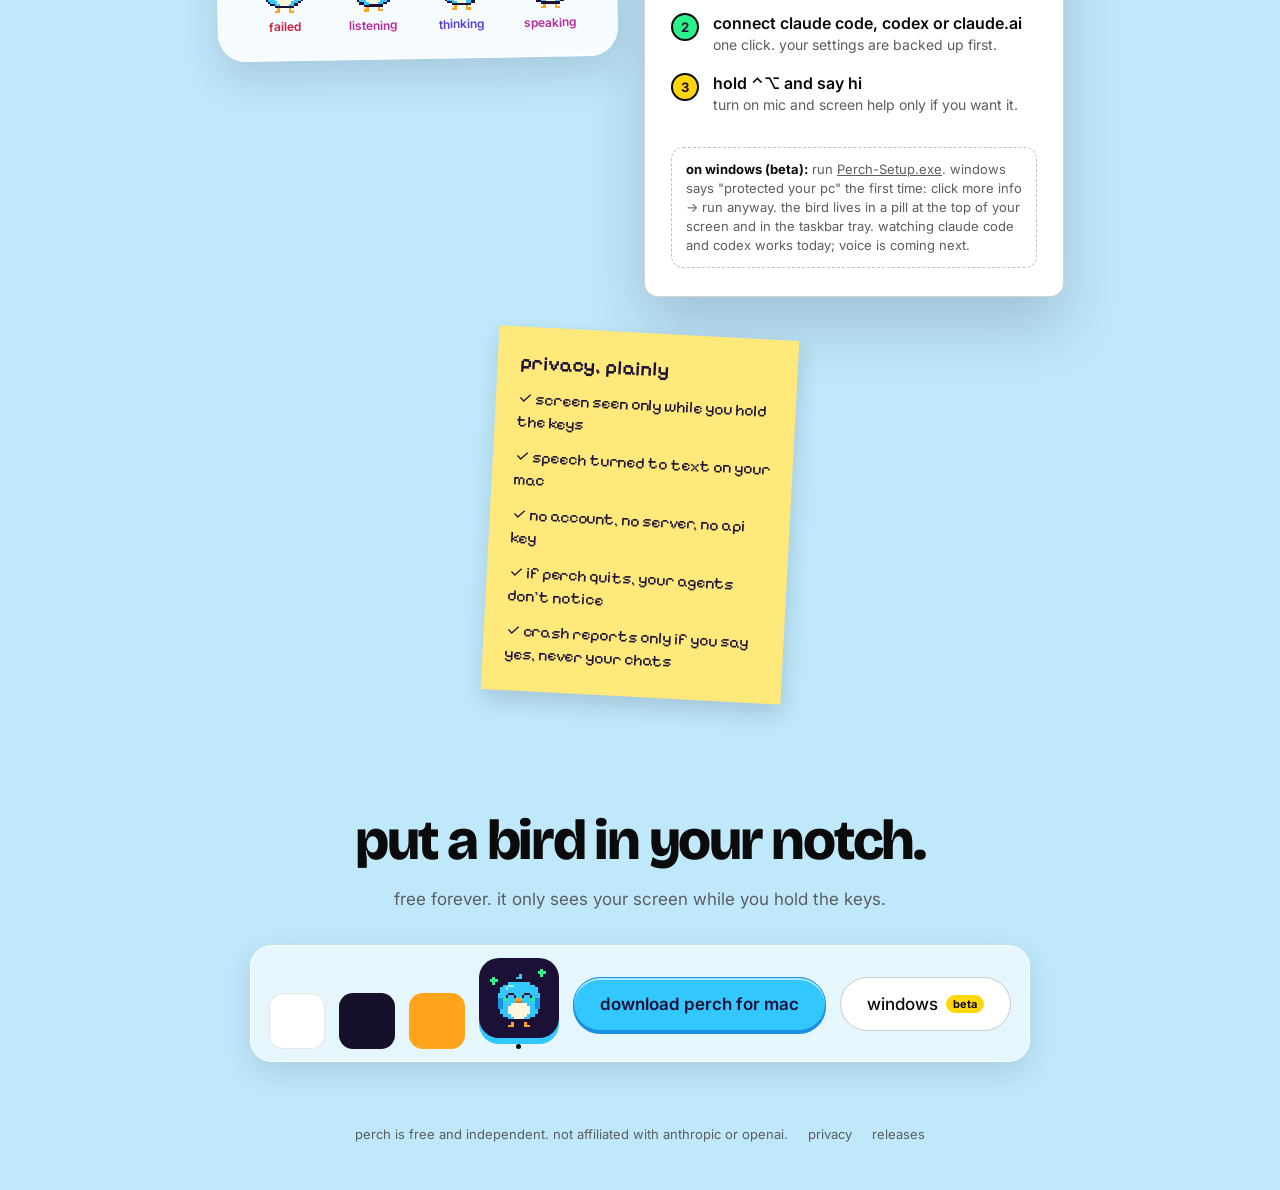
==== commit c69d5945: "Perch site 2026-10-16 Co-Authored-By: Claude Opus 5.5 <noreply@anthropic.com> Claude-Session: https:" ====
--- a/index.html
+++ b/index.html
@@ -4,7 +4,7 @@
 <meta charset="utf-8">
 <meta name="viewport" content="width=device-width, initial-scale=1">
 <title>Perch · a little bird that knows your screen</title>
-<meta name="description" content="Perch is a free pixel bird in your MacBook notch. Hold ⌃⌥ and ask anything on your screen. It also watches Claude Code and Codex and lets you approve requests from the notch.">
+<meta name="description" content="Perch is a free pixel bird in your MacBook notch. Hold ⌃⌥ and ask anything on your screen. It also watches Claude Code and Codex and lets you approve requests from the notch. Now in beta on Windows.">
 <meta property="og:title" content="Perch · a little bird that knows your screen">
 <meta property="og:description" content="A free pixel bird in your MacBook notch. Ask it anything on your screen, and let it babysit Claude Code and Codex.">
 <meta property="og:image" content="https://agentperch.in/assets/og.png">
@@ -65,6 +65,9 @@
 .btn.ghost{background:#fff;border:1.5px solid rgba(11,11,12,.2);font-weight:500}
 .btn.ghost:hover{border-color:var(--ink)}
 .fine{font-size:13px;color:var(--smoke)}
+.btn .tag{font-size:11px;font-weight:700;padding:2px 7px;border-radius:999px;background:var(--lemon);color:var(--ink);letter-spacing:.02em}
+.win-note{margin-top:14px;padding:12px 14px;border:1px dashed rgba(11,11,12,.25);border-radius:12px;font-size:13px;line-height:19px;color:var(--graphite)}
+.win-note b{color:var(--ink)}
 .works{display:flex;flex-wrap:wrap;justify-content:center;gap:6px;margin-top:4px}
 .works span{font-size:12px;font-weight:600;padding:4px 10px;border-radius:999px;background:var(--fog);color:var(--graphite)}
 .works span.soon{background:transparent;border:1px dashed rgba(11,11,12,.25);color:var(--smoke)}
@@ -255,7 +258,7 @@
     <svg width="17" height="13" viewBox="0 0 17 13" aria-hidden="true"><path d="M8.5 12.2 L11 9.4 A3.6 3.6 0 0 0 6 9.4 Z" fill="#0B0B0C"/><path d="M3.6 7 A7 7 0 0 1 13.4 7" stroke="#0B0B0C" stroke-width="1.6" fill="none" stroke-linecap="round"/><path d="M1 4.2 A10.6 10.6 0 0 1 16 4.2" stroke="#0B0B0C" stroke-width="1.6" fill="none" stroke-linecap="round"/></svg>
     <svg width="26" height="13" viewBox="0 0 26 13" aria-hidden="true"><rect x=".75" y=".75" width="21.5" height="11.5" rx="3.2" stroke="#0B0B0C" stroke-opacity=".45" stroke-width="1.5" fill="none"/><rect x="2.5" y="2.5" width="14" height="8" rx="1.6" fill="#0B0B0C"/><rect x="23.4" y="4.3" width="1.8" height="4.4" rx=".9" fill="#0B0B0C" fill-opacity=".45"/></svg>
     <span class="clock" id="clock">Thu 15 Oct&nbsp; 2:10 PM</span>
-    <a class="pill-btn" href="Perch.dmg" download>get perch</a>
+    <a class="pill-btn" href="Perch.dmg" download data-dl="main">get perch</a>
   </div>
 </header>
 
@@ -273,17 +276,18 @@
         <p class="lede">perch lives in your macbook notch. ask it anything out loud and it talks back and points the way. it also babysits claude code and codex, so you stop checking the terminal.</p>
         <div class="ctas">
           <div class="row">
-            <a class="btn primary" href="Perch.dmg" download>download for mac</a>
+            <a class="btn primary" href="Perch.dmg" download data-dl="main">download for mac</a>
+            <a class="btn ghost" href="Perch-Setup.exe" download data-dl="other">windows <span class="tag">beta</span></a>
             <a class="btn ghost" href="#features">watch it work</a>
           </div>
-          <p class="fine">100% free. runs on your own claude code. macos 14.2+</p>
+          <p class="fine" data-dl="fine">100% free. runs on your own claude code. macos 14.2+ · windows 10/11 (beta)</p>
           <div class="works" aria-label="Works with"><span>claude code</span><span>codex</span><span>claude app</span><span class="soon">chatgpt · soon</span></div>
         </div>
       </div>
     </div>
 
     <div class="sticky-note">todo: stop alt-tabbing to see if claude is done<div class="ok">✓ done</div></div>
-    <a class="desk-icon" href="Perch.dmg" download><img class="px" src="assets/pet-idle.png" width="72" height="72" alt=""><b>Perch.dmg</b></a>
+    <a class="desk-icon" href="Perch.dmg" download data-dl="main"><img class="px" src="assets/pet-idle.png" width="72" height="72" alt=""><b data-dl="file">Perch.dmg</b></a>
 
     <div class="floaters" aria-hidden="true">
       <span class="sticker s1"><i class="sq"></i>"what does this error mean?"</span>
@@ -395,6 +399,7 @@
         <div class="step"><span class="n">1</span><div><b>drag perch into applications</b><p>first launch: open system settings → privacy &amp; security → open anyway. once.</p></div></div>
         <div class="step"><span class="n">2</span><div><b>connect claude code, codex or claude.ai</b><p>one click. your settings are backed up first.</p></div></div>
         <div class="step"><span class="n y">3</span><div><b>hold ⌃⌥ and say hi</b><p>turn on mic and screen help only if you want it.</p></div></div>
+        <p class="win-note" id="windows"><b>on windows (beta):</b> run <a href="Perch-Setup.exe" download><u>Perch-Setup.exe</u></a>. windows says "protected your pc" the first time: click more info → run anyway. the bird lives in a pill at the top of your screen and in the taskbar tray. watching claude code and codex works today; voice is coming next.</p>
       </div>
     </div>
 
@@ -415,7 +420,8 @@
     <div class="dock">
       <span class="tile w"></span><span class="tile d"></span><span class="tile o"></span>
       <span class="perch-tile"><span class="ic"><img class="px" src="assets/pet-done.png" width="64" height="64" alt=""></span><i></i></span>
-      <a class="btn primary" href="Perch.dmg" download>download perch for mac</a>
+      <a class="btn primary" href="Perch.dmg" download data-dl="main">download perch for mac</a>
+      <a class="btn ghost" href="Perch-Setup.exe" download data-dl="other">windows <span class="tag">beta</span></a>
     </div>
   </section>
 </main>
@@ -437,6 +443,23 @@
     el.textContent=day+'  '+t;
   }
   tick(); setInterval(tick,30000);
+})();
+// windows visitors get the windows download first (the mac one stays one click away)
+(function(){
+  // every Windows browser (Chrome, Edge, Firefox) says "Windows NT" in its user agent
+  if(!/Windows NT/i.test(navigator.userAgent||'')) return;
+  document.querySelectorAll('[data-dl="main"]').forEach(function(a){
+    a.setAttribute('href','Perch-Setup.exe');
+    if(a.classList.contains('btn')) a.innerHTML=a.textContent.indexOf('perch')>=0?'download perch for windows <span class="tag">beta</span>':'download for windows <span class="tag">beta</span>';
+  });
+  document.querySelectorAll('[data-dl="other"]').forEach(function(a){
+    a.setAttribute('href','Perch.dmg');
+    a.textContent='mac';
+  });
+  document.querySelectorAll('[data-dl="file"]').forEach(function(b){ b.textContent='Perch-Setup.exe'; });
+  document.querySelectorAll('[data-dl="fine"]').forEach(function(p){
+    p.innerHTML='100% free. windows 10/11, beta. first run: more info → run anyway. <a href="#windows"><u>details</u></a>';
+  });
 })();
 // the approval card actually answers
 (function(){
